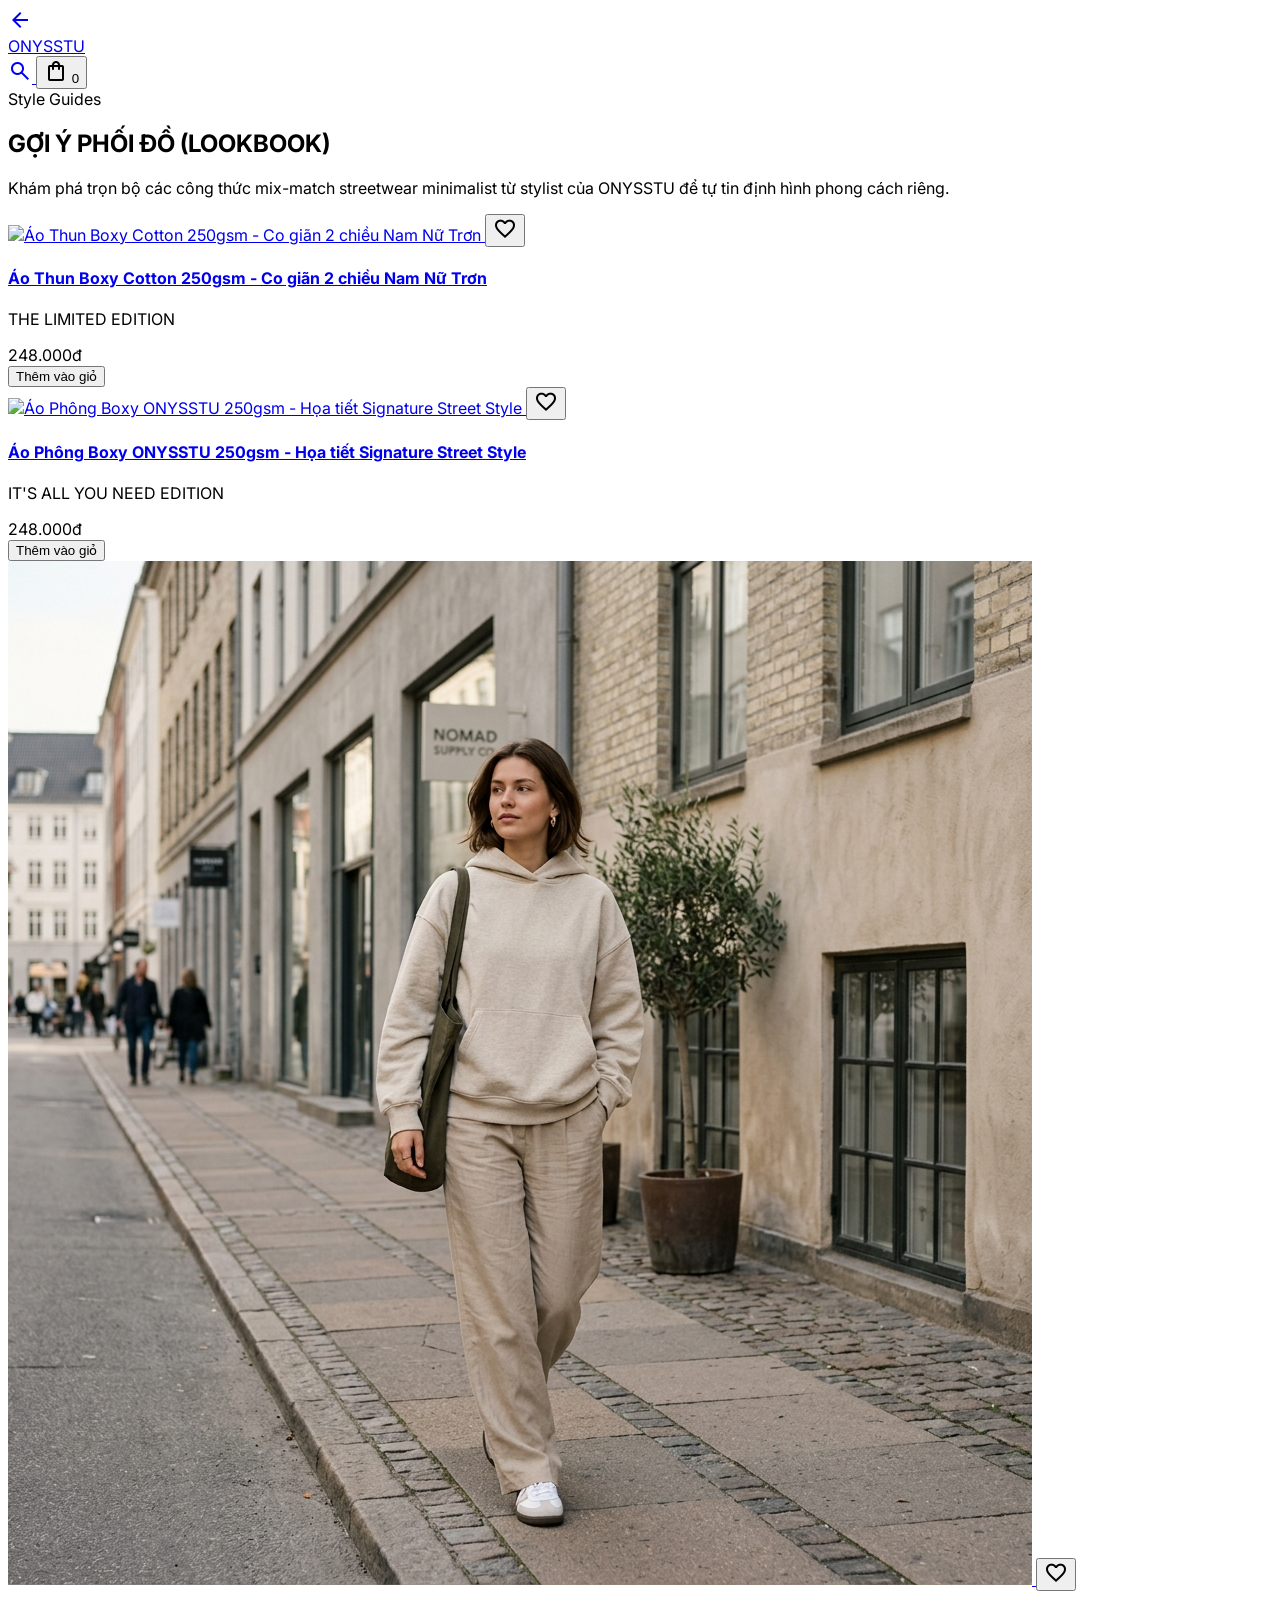
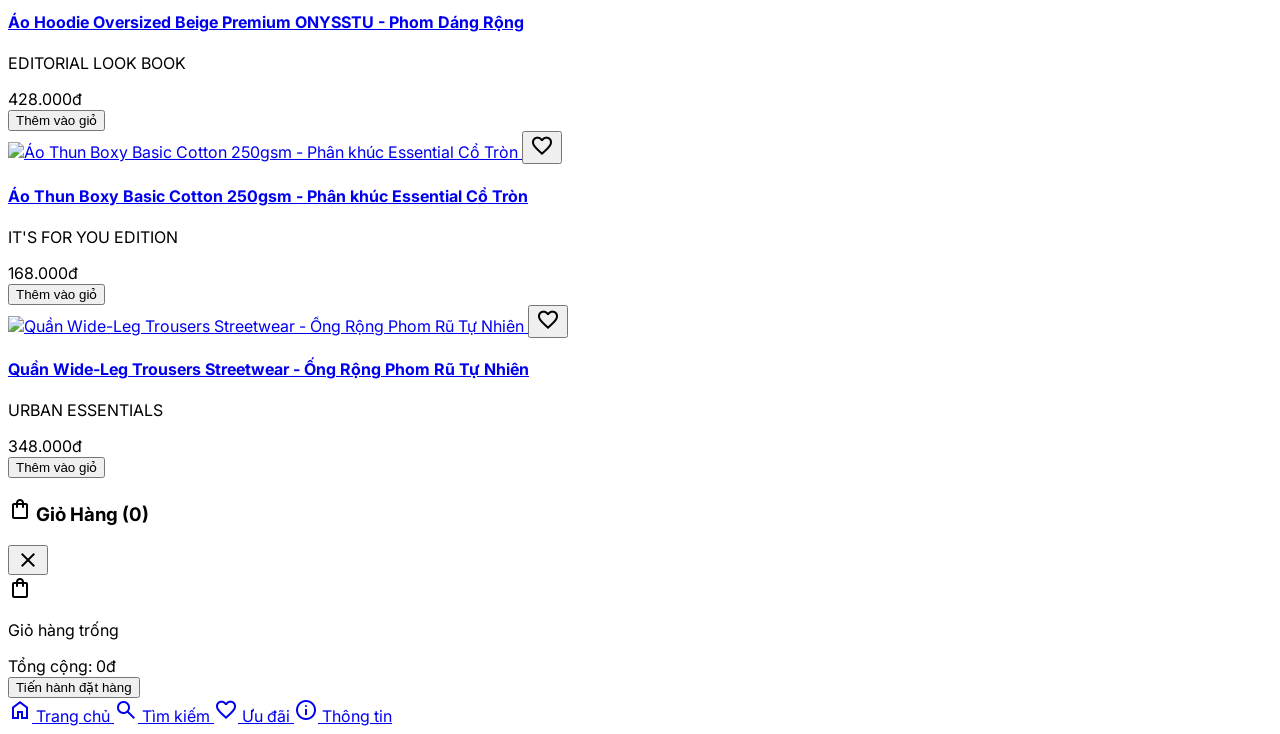
==== suggestions.html @ 66a28bda "update" ====
<!DOCTYPE html>
<html class="light" lang="vi">
<head>
  <meta charset="utf-8">
  <meta content="width=device-width, initial-scale=1.0" name="viewport">
  <title>Tất cả gợi ý - ONYSSTU</title>
  
  <!-- Tailwind CSS & Google Fonts -->
  <script src="https://cdn.tailwindcss.com?plugins=forms,container-queries"></script>
  <link href="https://fonts.googleapis.com/css2?family=Inter:wght@300;400;500;600;700&display=swap" rel="stylesheet">
  <link href="https://fonts.googleapis.com/css2?family=Material+Symbols+Outlined:opsz,wght,FILL,GRAD@20..48,100..700,0..1,-50..200" rel="stylesheet">
  
  <!-- Custom Styling -->
  <link rel="stylesheet" href="./assets/css/style.css">
  
  <script id="tailwind-config">
    tailwind.config = {
      darkMode: "class",
      theme: {
        extend: {
          colors: {
            "primary": "#000000",
            "on-primary": "#ffffff",
            "secondary": "#5e604d",
            "background": "#f9f9f9",
            "surface": "#f9f9f9",
            "surface-bright": "#f9f9f9",
            "surface-container-lowest": "#ffffff",
            "surface-container-low": "#f3f3f3",
            "surface-container": "#eeeeee",
            "surface-container-high": "#e8e8e8",
            "surface-container-highest": "#e2e2e2",
            "on-surface": "#1b1b1b",
            "on-surface-variant": "#4c4546",
            "outline": "#7e7576",
            "outline-variant": "#cfc4c5",
            "secondary-container": "#e1e1c9",
            "on-secondary-container": "#636451",
            "tertiary-fixed": "#e7e3d1",
            "on-tertiary-fixed-variant": "#49473a"
          },
          borderRadius: {
            "DEFAULT": "0.125rem",
            "lg": "0.25rem",
            "xl": "0.5rem",
            "full": "9999px"
          },
          spacing: {
            "sm": "16px",
            "base": "4px",
            "md": "24px",
            "lg": "40px",
            "container-max": "1280px",
            "xl": "64px",
            "xs": "8px"
          }
        }
      }
    }
  </script>
</head>
<body class="bg-surface text-on-surface select-none pb-24 md:pb-12">

  <!-- Top Navigation Bar -->
  <nav class="fixed top-0 left-0 w-full z-40 bg-surface/90 backdrop-blur-md flex justify-between items-center px-sm h-16 border-b border-outline-variant">
    <div class="flex items-center gap-4">
      <a href="./index.html" class="transition-all duration-200 active:scale-95 hover:opacity-70 flex items-center">
        <span class="material-symbols-outlined text-primary">arrow_back</span>
      </a>
    </div>
    <div class="absolute left-1/2 -translate-x-1/2">
      <a href="./index.html" class="font-bold tracking-widest text-primary text-xl uppercase">ONYSSTU</a>
    </div>
    <div class="flex items-center gap-4 relative">
      <a href="./categories.html?search=true" class="hover:opacity-75">
        <span class="material-symbols-outlined text-primary">search</span>
      </a>
      <button class="cart-trigger relative transition-all duration-200 active:scale-95 hover:opacity-70">
        <span class="material-symbols-outlined text-primary">shopping_bag</span>
        <span class="cart-count absolute -top-1.5 -right-1.5 bg-primary text-on-primary text-[9px] w-4.5 h-4.5 rounded-full flex items-center justify-center font-bold hidden">0</span>
      </button>
    </div>
  </nav>

  <!-- Main Content -->
  <main class="pt-24 pb-24 max-w-container-max mx-auto px-sm md:px-lg">
    
    <!-- Title Section -->
    <section class="mb-xl text-center fade-in">
      <span class="text-[10px] uppercase font-bold text-on-surface-variant tracking-widest block mb-base">Style Guides</span>
      <h2 class="text-2xl md:text-4xl font-extrabold uppercase tracking-tight text-primary">GỢI Ý PHỐI ĐỒ (LOOKBOOK)</h2>
      <p class="text-xs text-on-surface-variant mt-sm max-w-md mx-auto font-light leading-relaxed">
        Khám phá trọn bộ các công thức mix-match streetwear minimalist từ stylist của ONYSSTU để tự tin định hình phong cách riêng.
      </p>
    </section>

    <!-- Product Suggestions Grid -->
    <section class="mb-xl">
      <div id="suggestions-grid" class="grid grid-cols-2 md:grid-cols-3 lg:grid-cols-4 gap-md">
        <!-- Rendered dynamically by script -->
      </div>
    </section>

  </main>

  <!-- Side Shopping Cart Drawer -->
  <div id="cart-drawer-overlay" class="fixed inset-0 bg-black/40 z-50 opacity-0 pointer-events-none transition-opacity duration-300"></div>
  <div id="cart-drawer" class="fixed top-0 right-0 h-full w-full sm:w-[450px] bg-white z-50 shadow-2xl translate-x-full transition-transform duration-300 flex flex-col">
    <div class="flex justify-between items-center px-md py-sm border-b border-outline-variant">
      <h3 class="font-bold uppercase tracking-wider text-sm flex items-center gap-xs">
        <span class="material-symbols-outlined">shopping_bag</span>
        Giỏ Hàng (<span class="cart-count">0</span>)
      </h3>
      <button id="close-cart-btn" class="material-symbols-outlined text-primary text-xl active:scale-95 hover:opacity-75">close</button>
    </div>
    <!-- Cart Items list -->
    <div id="cart-drawer-list" class="flex-1 overflow-y-auto px-md py-sm">
      <!-- Items dynamically populated -->
    </div>
    <!-- Cart Bottom summary -->
    <div class="border-t border-outline-variant p-md bg-surface-container-low space-y-md">
      <div class="flex justify-between items-center text-sm">
        <span class="font-medium tracking-wide uppercase">Tổng cộng:</span>
        <span class="cart-subtotal font-bold text-lg">0đ</span>
      </div>
      <button onclick="showToast('Cảm ơn bạn đã đặt hàng! Hóa đơn đã được lưu.')" class="w-full py-3 bg-primary text-on-primary text-xs font-bold uppercase tracking-widest hover:bg-neutral-800 transition-all active:scale-95">Tiến hành đặt hàng</button>
    </div>
  </div>

  <!-- Bottom Mobile Navigation Bar -->
  <nav class="fixed bottom-0 left-0 w-full h-[64px] bg-surface/95 backdrop-blur-md border-t border-outline-variant flex justify-around items-center z-40 md:hidden">
    <a href="./index.html" class="flex flex-col items-center justify-center text-on-surface-variant opacity-75">
      <span class="material-symbols-outlined">home</span>
      <span class="text-[9px] font-bold uppercase tracking-tighter mt-1">Trang chủ</span>
    </a>
    <a href="./categories.html" class="flex flex-col items-center justify-center text-on-surface-variant opacity-75">
      <span class="material-symbols-outlined">search</span>
      <span class="text-[9px] font-bold uppercase tracking-tighter mt-1">Tìm kiếm</span>
    </a>
    <a href="./offers.html" class="flex flex-col items-center justify-center text-on-surface-variant opacity-75">
      <span class="material-symbols-outlined">favorite</span>
      <span class="text-[9px] font-bold uppercase tracking-tighter mt-1">Ưu đãi</span>
    </a>
    <a href="./info.html" class="flex flex-col items-center justify-center text-on-surface-variant opacity-75">
      <span class="material-symbols-outlined">info</span>
      <span class="text-[9px] font-bold uppercase tracking-tighter mt-1">Thông tin</span>
    </a>
  </nav>

  <!-- Core Javascript -->
  <script src="./assets/js/main.js"></script>

  <!-- Suggestion grid populate logic -->
  <script>
    function renderSuggestions() {
      const grid = document.getElementById('suggestions-grid');
      // Render all items from product registry as recommendations
      grid.innerHTML = PRODUCTS.map(product => {
        return `
          <article class="group relative flex flex-col">
            <div class="relative overflow-hidden bg-white aspect-square img-zoom-container border border-outline-variant">
              <a href="./product.html?id=${product.id}">
                <img alt="${product.name}" class="w-full h-full object-cover" src="${product.image}">
              </a>
              <button onclick="toggleFavorite('${product.id}'); updateFavoritesUI();" data-product-id="${product.id}" class="fav-btn absolute bottom-3 right-3 w-8 h-8 rounded-full bg-white/80 backdrop-blur-sm flex items-center justify-center text-primary shadow active:scale-90 hover:bg-white transition-all">
                <span class="material-symbols-outlined text-base">favorite</span>
              </button>
            </div>
            <div class="mt-md flex justify-between items-start flex-1">
              <div class="max-w-[70%]">
                <h4 class="text-sm font-semibold tracking-tight text-on-surface hover:underline truncate">
                  <a href="./product.html?id=${product.id}">${product.name}</a>
                </h4>
                <p class="text-[10px] text-on-surface-variant tracking-widest mt-1">${product.edition}</p>
              </div>
              <span class="font-bold text-sm">${formatVND(product.price)}</span>
            </div>
            <button onclick="addToCart('${product.id}')" class="mt-sm w-full py-2 bg-primary text-on-primary text-xs uppercase tracking-widest font-bold hover:bg-neutral-800 transition-all active:scale-95">Thêm vào giỏ</button>
          </article>
        `;
      }).join('');
      
      updateFavoritesUI();
    }

    window.addEventListener('DOMContentLoaded', renderSuggestions);
  </script>

</body>
</html>
---- assets/css/style.css ----
/* Base Custom Transitions & Aesthetics */
:root {
  --font-inter: 'Inter', sans-serif;
}

body {
  font-family: var(--font-inter);
  -webkit-font-smoothing: antialiased;
  -moz-osx-font-smoothing: grayscale;
}

/* Custom Hide Scrollbar Utilities */
::-webkit-scrollbar {
  display: none;
}
.no-scrollbar {
  -ms-overflow-style: none;
  scrollbar-width: none;
}

/* Micro-animations */
.fade-in {
  animation: fadeIn 0.8s cubic-bezier(0.16, 1, 0.3, 1) forwards;
}

@keyframes fadeIn {
  from {
    opacity: 0;
    transform: translateY(16px);
  }
  to {
    opacity: 1;
    transform: translateY(0);
  }
}

.slide-up {
  animation: slideUp 0.6s cubic-bezier(0.16, 1, 0.3, 1) forwards;
}

@keyframes slideUp {
  from {
    transform: translateY(100%);
  }
  to {
    transform: translateY(0);
  }
}

/* Glassmorphism elements */
.glass-panel {
  background: rgba(255, 255, 255, 0.85);
  backdrop-filter: blur(8px);
  -webkit-backdrop-filter: blur(8px);
}

.dark .glass-panel {
  background: rgba(27, 27, 27, 0.85);
  backdrop-filter: blur(8px);
  -webkit-backdrop-filter: blur(8px);
}

/* Horizontal line draw transition */
.draw-line {
  position: relative;
}
.draw-line::after {
  content: '';
  position: absolute;
  bottom: 0;
  left: 0;
  width: 100%;
  height: 1px;
  background-color: currentColor;
  transform: scaleX(0);
  transform-origin: right;
  transition: transform 0.3s ease;
}
.draw-line:hover::after {
  transform: scaleX(1);
  transform-origin: left;
}

/* Active tab style */
.active-tab {
  font-variation-settings: 'FILL' 1, 'wght' 400;
  color: #000000 !important;
}

.dark .active-tab {
  color: #ffffff !important;
}

/* Category Circle Active State */
.active-cat-circle {
  border: 2px solid #000000;
  transform: scale(1.05);
}

/* Image zoom styling */
.img-zoom-container {
  overflow: hidden;
  position: relative;
}

.img-zoom-container img {
  transition: transform 0.8s cubic-bezier(0.16, 1, 0.3, 1);
}

.img-zoom-container:hover img {
  transform: scale(1.05);
}
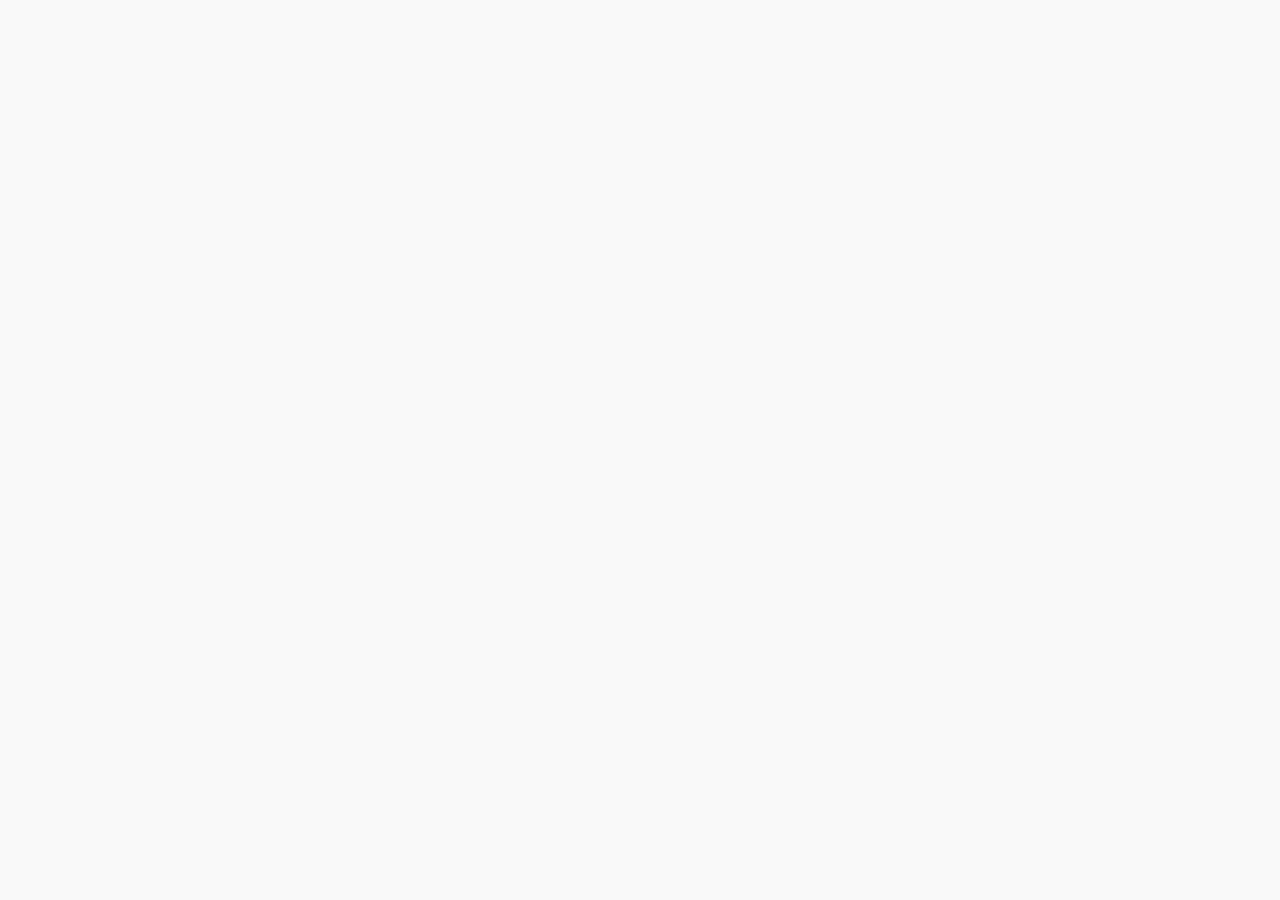
==== commit 4492c387: "update" ====
--- a/suggestions.html
+++ b/suggestions.html
@@ -1,190 +1,137 @@
-<!DOCTYPE html>
-<html class="light" lang="vi">
-<head>
-  <meta charset="utf-8">
-  <meta content="width=device-width, initial-scale=1.0" name="viewport">
-  <title>Tất cả gợi ý - ONYSSTU</title>
-  
-  <!-- Tailwind CSS & Google Fonts -->
-  <script src="https://cdn.tailwindcss.com?plugins=forms,container-queries"></script>
-  <link href="https://fonts.googleapis.com/css2?family=Inter:wght@300;400;500;600;700&display=swap" rel="stylesheet">
-  <link href="https://fonts.googleapis.com/css2?family=Material+Symbols+Outlined:opsz,wght,FILL,GRAD@20..48,100..700,0..1,-50..200" rel="stylesheet">
-  
-  <!-- Custom Styling -->
-  <link rel="stylesheet" href="./assets/css/style.css">
-  
-  <script id="tailwind-config">
-    tailwind.config = {
-      darkMode: "class",
-      theme: {
-        extend: {
-          colors: {
-            "primary": "#000000",
-            "on-primary": "#ffffff",
-            "secondary": "#5e604d",
-            "background": "#f9f9f9",
-            "surface": "#f9f9f9",
-            "surface-bright": "#f9f9f9",
-            "surface-container-lowest": "#ffffff",
-            "surface-container-low": "#f3f3f3",
-            "surface-container": "#eeeeee",
-            "surface-container-high": "#e8e8e8",
-            "surface-container-highest": "#e2e2e2",
-            "on-surface": "#1b1b1b",
-            "on-surface-variant": "#4c4546",
-            "outline": "#7e7576",
-            "outline-variant": "#cfc4c5",
-            "secondary-container": "#e1e1c9",
-            "on-secondary-container": "#636451",
-            "tertiary-fixed": "#e7e3d1",
-            "on-tertiary-fixed-variant": "#49473a"
-          },
-          borderRadius: {
-            "DEFAULT": "0.125rem",
-            "lg": "0.25rem",
-            "xl": "0.5rem",
-            "full": "9999px"
-          },
-          spacing: {
-            "sm": "16px",
-            "base": "4px",
-            "md": "24px",
-            "lg": "40px",
-            "container-max": "1280px",
-            "xl": "64px",
-            "xs": "8px"
-          }
+<!-- Tất cả gợi ý - ONYSSTU -->
+<!DOCTYPE html><html class="light" lang="vi"><head>
+<meta charset="utf-8">
+<meta content="width=device-width, initial-scale=1.0" name="viewport">
+<title>Tất cả gợi ý - ONYSSTU</title>
+<script src="https://cdn.tailwindcss.com?plugins=forms,container-queries"></script>
+<link href="https://fonts.googleapis.com/css2?family=Material+Symbols+Outlined:wght,FILL@100..700,0..1&amp;display=swap" rel="stylesheet">
+<link href="https://fonts.googleapis.com/css2?family=Inter:wght@400;500;600;700&amp;display=swap" rel="stylesheet">
+<link href="https://fonts.googleapis.com/css2?family=Material+Symbols+Outlined:wght,FILL@100..700,0..1&amp;display=swap" rel="stylesheet">
+<script id="tailwind-config">
+        tailwind.config = {
+            darkMode: "class",
+            theme: {
+                extend: {
+                    "colors": {
+                        "primary-container": "#1b1b1b",
+                        "on-surface": "#1b1b1b",
+                        "surface-container-low": "#f3f3f3",
+                        "on-secondary-container": "#636451",
+                        "on-error-container": "#93000a",
+                        "surface-container-lowest": "#ffffff",
+                        "on-tertiary": "#ffffff",
+                        "tertiary": "#000000",
+                        "error": "#ba1a1a",
+                        "on-surface-variant": "#4c4546",
+                        "on-primary-container": "#848484",
+                        "background": "#f9f9f9",
+                        "outline": "#7e7576",
+                        "on-secondary": "#ffffff",
+                        "on-primary-fixed": "#1b1b1b",
+                        "surface-tint": "#5e5e5e",
+                        "surface-container": "#eeeeee",
+                        "on-secondary-fixed-variant": "#474836",
+                        "error-container": "#ffdad6",
+                        "secondary": "#5e604d",
+                        "inverse-surface": "#303030",
+                        "outline-variant": "#cfc4c5",
+                        "secondary-fixed-dim": "#c8c8b0",
+                        "primary-fixed": "#e2e2e2",
+                        "secondary-fixed": "#e4e4cc",
+                        "on-primary": "#ffffff",
+                        "surface-bright": "#f9f9f9",
+                        "surface-variant": "#e2e2e2",
+                        "on-tertiary-fixed": "#1d1c11",
+                        "on-error": "#ffffff",
+                        "secondary-container": "#e1e1c9",
+                        "on-tertiary-container": "#878475",
+                        "inverse-primary": "#c6c6c6",
+                        "tertiary-fixed": "#e7e3d1",
+                        "primary-fixed-dim": "#c6c6c6",
+                        "surface-container-high": "#e8e8e8",
+                        "tertiary-container": "#1d1c11",
+                        "surface-dim": "#dadada",
+                        "tertiary-fixed-dim": "#cbc7b6",
+                        "primary": "#000000",
+                        "on-primary-fixed-variant": "#474747",
+                        "on-secondary-fixed": "#1b1d0e",
+                        "surface": "#f9f9f9",
+                        "on-background": "#1b1b1b",
+                        "inverse-on-surface": "#f1f1f1",
+                        "surface-container-highest": "#e2e2e2",
+                        "on-tertiary-fixed-variant": "#49473a"
+                    },
+                    "borderRadius": {
+                        "DEFAULT": "0.125rem",
+                        "lg": "0.25rem",
+                        "xl": "0.5rem",
+                        "full": "0.75rem"
+                    },
+                    "spacing": {
+                        "xs": "8px",
+                        "lg": "40px",
+                        "container-max": "1280px",
+                        "md": "24px",
+                        "sm": "16px",
+                        "gutter": "20px",
+                        "xl": "64px",
+                        "base": "4px"
+                    },
+                    "fontFamily": {
+                        "price-tag": ["Inter"],
+                        "display-lg": ["Inter"],
+                        "display-lg-mobile": ["Inter"],
+                        "label-sm": ["Inter"],
+                        "body-md": ["Inter"],
+                        "headline-md": ["Inter"],
+                        "body-lg": ["Inter"]
+                    },
+                    "fontSize": {
+                        "price-tag": ["20px", {"lineHeight": "24px", "letterSpacing": "0", "fontWeight": "500"}],
+                        "display-lg": ["48px", {"lineHeight": "56px", "letterSpacing": "-0.02em", "fontWeight": "700"}],
+                        "display-lg-mobile": ["32px", {"lineHeight": "40px", "letterSpacing": "-0.02em", "fontWeight": "700"}],
+                        "label-sm": ["12px", {"lineHeight": "16px", "letterSpacing": "0.05em", "fontWeight": "600"}],
+                        "body-md": ["16px", {"lineHeight": "24px", "letterSpacing": "0", "fontWeight": "400"}],
+                        "headline-md": ["24px", {"lineHeight": "32px", "letterSpacing": "-0.01em", "fontWeight": "600"}],
+                        "body-lg": ["18px", {"lineHeight": "28px", "letterSpacing": "0", "fontWeight": "400"}]
+                    }
+                },
+            },
         }
-      }
+    </script>
+<style>
+        .material-symbols-outlined {
+            font-variation-settings: 'FILL' 0, 'wght' 400, 'GRAD' 0, 'opsz' 24;
+        }
+        body {
+            background-color: #f9f9f9;
+        }
+        .product-grid {
+            display: grid;
+            grid-template-columns: repeat(2, 1fr);
+            gap: 20px;
+        }
+        @media (min-width: 768px) {
+            .product-grid {
+                grid-template-columns: repeat(3, 1fr);
+            }
+        }
+        @media (min-width: 1024px) {
+            .product-grid {
+                grid-template-columns: repeat(4, 1fr);
+            }
+        }
+    </style>
+<style data-stitch-css-vh="
+    body {
+      min-height: max(884px, 100dvh);
     }
-  </script>
-</head>
-<body class="bg-surface text-on-surface select-none pb-24 md:pb-12">
+  ">
+    body {
+      min-height: max(884px, 884px);
+    }
+  </style>
+  <style>*, ::before, ::after{--tw-border-spacing-x:0;--tw-border-spacing-y:0;--tw-translate-x:0;--tw-translate-y:0;--tw-rotate:0;--tw-skew-x:0;--tw-skew-y:0;--tw-scale-x:1;--tw-scale-y:1;--tw-pan-x: ;--tw-pan-y: ;--tw-pinch-zoom: ;--tw-scroll-snap-strictness:proximity;--tw-gradient-from-position: ;--tw-gradient-via-position: ;--tw-gradient-to-position: ;--tw-ordinal: ;--tw-slashed-zero: ;--tw-numeric-figure: ;--tw-numeric-spacing: ;--tw-numeric-fraction: ;--tw-ring-inset: ;--tw-ring-offset-width:0px;--tw-ring-offset-color:#fff;--tw-ring-color:rgb(59 130 246 / 0.5);--tw-ring-offset-shadow:0 0 #0000;--tw-ring-shadow:0 0 #0000;--tw-shadow:0 0 #0000;--tw-shadow-colored:0 0 #0000;--tw-blur: ;--tw-brightness: ;--tw-contrast: ;--tw-grayscale: ;--tw-hue-rotate: ;--tw-invert: ;--tw-saturate: ;--tw-sepia: ;--tw-drop-shadow: ;--tw-backdrop-blur: ;--tw-backdrop-brightness: ;--tw-backdrop-contrast: ;--tw-backdrop-grayscale: ;--tw-backdrop-hue-rotate: ;--tw-backdrop-invert: ;--tw-backdrop-opacity: ;--tw-backdrop-saturate: ;--tw-backdrop-sepia: ;--tw-contain-size: ;--tw-contain-layout: ;--tw-contain-paint: ;--tw-contain-style: }::backdrop{--tw-border-spacing-x:0;--tw-border-spacing-y:0;--tw-translate-x:0;--tw-translate-y:0;--tw-rotate:0;--tw-skew-x:0;--tw-skew-y:0;--tw-scale-x:1;--tw-scale-y:1;--tw-pan-x: ;--tw-pan-y: ;--tw-pinch-zoom: ;--tw-scroll-snap-strictness:proximity;--tw-gradient-from-position: ;--tw-gradient-via-position: ;--tw-gradient-to-position: ;--tw-ordinal: ;--tw-slashed-zero: ;--tw-numeric-figure: ;--tw-numeric-spacing: ;--tw-numeric-fraction: ;--tw-ring-inset: ;--tw-ring-offset-width:0px;--tw-ring-offset-color:#fff;--tw-ring-color:rgb(59 130 246 / 0.5);--tw-ring-offset-shadow:0 0 #0000;--tw-ring-shadow:0 0 #0000;--tw-shadow:0 0 #0000;--tw-shadow-colored:0 0 #0000;--tw-blur: ;--tw-brightness: ;--tw-contrast: ;--tw-grayscale: ;--tw-hue-rotate: ;--tw-invert: ;--tw-saturate: ;--tw-sepia: ;--tw-drop-shadow: ;--tw-backdrop-blur: ;--tw-backdrop-brightness: ;--tw-backdrop-contrast: ;--tw-backdrop-grayscale: ;--tw-backdrop-hue-rotate: ;--tw-backdrop-invert: ;--tw-backdrop-opacity: ;--tw-backdrop-saturate: ;--tw-backdrop-sepia: ;--tw-contain-size: ;--tw-contain-layout: ;--tw-contain-paint: ;--tw-contain-style: }/* ! tailwindcss v3.4.17 | MIT License | https://tailwindcss.com */*,::after,::before{box-sizing:border-box;border-width:0;border-style:solid;border-color:#e5e7eb}::after,::before{--tw-content:''}:host,html{line-height:1.5;-webkit-text-size-adjust:100%;-moz-tab-size:4;tab-size:4;font-family:ui-sans-serif, system-ui, sans-serif, "Apple Color Emoji", "Segoe UI Emoji", "Segoe UI Symbol", "Noto Color Emoji";font-feature-settings:normal;font-variation-settings:normal;-webkit-tap-highlight-color:transparent}body{margin:0;line-height:inherit}hr{height:0;color:inherit;border-top-width:1px}abbr:where([title]){-webkit-text-decoration:underline dotted;text-decoration:underline dotted}h1,h2,h3,h4,h5,h6{font-size:inherit;font-weight:inherit}a{color:inherit;text-decoration:inherit}b,strong{font-weight:bolder}code,kbd,pre,samp{font-family:ui-monospace, SFMono-Regular, Menlo, Monaco, Consolas, "Liberation Mono", "Courier New", monospace;font-feature-settings:normal;font-variation-settings:normal;font-size:1em}small{font-size:80%}sub,sup{font-size:75%;line-height:0;position:relative;vertical-align:baseline}sub{bottom:-.25em}sup{top:-.5em}table{text-indent:0;border-color:inherit;border-collapse:collapse}button,input,optgroup,select,textarea{font-family:inherit;font-feature-settings:inherit;font-variation-settings:inherit;font-size:100%;font-weight:inherit;line-height:inherit;letter-spacing:inherit;color:inherit;margin:0;padding:0}button,select{text-transform:none}button,input:where([type=button]),input:where([type=reset]),input:where([type=submit]){-webkit-appearance:button;background-color:transparent;background-image:none}:-moz-focusring{outline:auto}:-moz-ui-invalid{box-shadow:none}progress{vertical-align:baseline}::-webkit-inner-spin-button,::-webkit-outer-spin-button{height:auto}[type=search]{-webkit-appearance:textfield;outline-offset:-2px}::-webkit-search-decoration{-webkit-appearance:none}::-webkit-file-upload-button{-webkit-appearance:button;font:inherit}summary{display:list-item}blockquote,dd,dl,figure,h1,h2,h3,h4,h5,h6,hr,p,pre{margin:0}fieldset{margin:0;padding:0}legend{padding:0}menu,ol,ul{list-style:none;margin:0;padding:0}dialog{padding:0}textarea{resize:vertical}input::placeholder,textarea::placeholder{opacity:1;color:#9ca3af}[role=button],button{cursor:pointer}:disabled{cursor:default}audio,canvas,embed,iframe,img,object,svg,video{display:block;vertical-align:middle}img,video{max-width:100%;height:auto}[hidden]:where(:not([hidden=until-found])){display:none}[type='text'],input:where(:not([type])),[type='email'],[type='url'],[type='password'],[type='number'],[type='date'],[type='datetime-local'],[type='month'],[type='search'],[type='tel'],[type='time'],[type='week'],[multiple],textarea,select{-webkit-appearance:none;appearance:none;background-color:#fff;border-color:#6b7280;border-width:1px;border-radius:0px;padding-top:0.5rem;padding-right:0.75rem;padding-bottom:0.5rem;padding-left:0.75rem;font-size:1rem;line-height:1.5rem;--tw-shadow:0 0 #0000;}[type='text']:focus, input:where(:not([type])):focus, [type='email']:focus, [type='url']:focus, [type='password']:focus, [type='number']:focus, [type='date']:focus, [type='datetime-local']:focus, [type='month']:focus, [type='search']:focus, [type='tel']:focus, [type='time']:focus, [type='week']:focus, [multiple]:focus, textarea:focus, select:focus{outline:2px solid transparent;outline-offset:2px;--tw-ring-inset:var(--tw-empty,/*!*/ /*!*/);--tw-ring-offset-width:0px;--tw-ring-offset-color:#fff;--tw-ring-color:#2563eb;--tw-ring-offset-shadow:var(--tw-ring-inset) 0 0 0 var(--tw-ring-offset-width) var(--tw-ring-offset-color);--tw-ring-shadow:var(--tw-ring-inset) 0 0 0 calc(1px + var(--tw-ring-offset-width)) var(--tw-ring-color);box-shadow:var(--tw-ring-offset-shadow), var(--tw-ring-shadow), var(--tw-shadow);border-color:#2563eb}input::placeholder,textarea::placeholder{color:#6b7280;opacity:1}::-webkit-datetime-edit-fields-wrapper{padding:0}::-webkit-date-and-time-value{min-height:1.5em;text-align:inherit}::-webkit-datetime-edit{display:inline-flex}::-webkit-datetime-edit,::-webkit-datetime-edit-year-field,::-webkit-datetime-edit-month-field,::-webkit-datetime-edit-day-field,::-webkit-datetime-edit-hour-field,::-webkit-datetime-edit-minute-field,::-webkit-datetime-edit-second-field,::-webkit-datetime-edit-millisecond-field,::-webkit-datetime-edit-meridiem-field{padding-top:0;padding-bottom:0}select{background-image:url("data:image/svg+xml,%3csvg xmlns='http://www.w3.org/2000/svg' fill='none' viewBox='0 0 20 20'%3e%3cpath stroke='%236b7280' stroke-linecap='round' stroke-linejoin='round' stroke-width='1.5' d='M6 8l4 4 4-4'/%3e%3c/svg%3e");background-position:right 0.5rem center;background-repeat:no-repeat;background-size:1.5em 1.5em;padding-right:2.5rem;print-color-adjust:exact}[multiple],[size]:where(select:not([size="1"])){background-image:initial;background-position:initial;background-repeat:unset;background-size:initial;padding-right:0.75rem;print-color-adjust:unset}[type='checkbox'],[type='radio']{-webkit-appearance:none;appearance:none;padding:0;print-color-adjust:exact;display:inline-block;vertical-align:middle;background-origin:border-box;-webkit-user-select:none;user-select:none;flex-shrink:0;height:1rem;width:1rem;color:#2563eb;background-color:#fff;border-color:#6b7280;border-width:1px;--tw-shadow:0 0 #0000}[type='checkbox']{border-radius:0px}[type='radio']{border-radius:100%}[type='checkbox']:focus,[type='radio']:focus{outline:2px solid transparent;outline-offset:2px;--tw-ring-inset:var(--tw-empty,/*!*/ /*!*/);--tw-ring-offset-width:2px;--tw-ring-offset-color:#fff;--tw-ring-color:#2563eb;--tw-ring-offset-shadow:var(--tw-ring-inset) 0 0 0 var(--tw-ring-offset-width) var(--tw-ring-offset-color);--tw-ring-shadow:var(--tw-ring-inset) 0 0 0 calc(2px + var(--tw-ring-offset-width)) var(--tw-ring-color);box-shadow:var(--tw-ring-offset-shadow), var(--tw-ring-shadow), var(--tw-shadow)}[type='checkbox']:checked,[type='radio']:checked{border-color:transparent;background-color:currentColor;background-size:100% 100%;background-position:center;background-repeat:no-repeat}[type='checkbox']:checked{background-image:url("data:image/svg+xml,%3csvg viewBox='0 0 16 16' fill='white' xmlns='http://www.w3.org/2000/svg'%3e%3cpath d='M12.207 4.793a1 1 0 010 1.414l-5 5a1 1 0 01-1.414 0l-2-2a1 1 0 011.414-1.414L6.5 9.086l4.293-4.293a1 1 0 011.414 0z'/%3e%3c/svg%3e");}@media (forced-colors: active) {[type='checkbox']:checked{-webkit-appearance:auto;appearance:auto}}[type='radio']:checked{background-image:url("data:image/svg+xml,%3csvg viewBox='0 0 16 16' fill='white' xmlns='http://www.w3.org/2000/svg'%3e%3ccircle cx='8' cy='8' r='3'/%3e%3c/svg%3e");}@media (forced-colors: active) {[type='radio']:checked{-webkit-appearance:auto;appearance:auto}}[type='checkbox']:checked:hover,[type='checkbox']:checked:focus,[type='radio']:checked:hover,[type='radio']:checked:focus{border-color:transparent;background-color:currentColor}[type='checkbox']:indeterminate{background-image:url("data:image/svg+xml,%3csvg xmlns='http://www.w3.org/2000/svg' fill='none' viewBox='0 0 16 16'%3e%3cpath stroke='white' stroke-linecap='round' stroke-linejoin='round' stroke-width='2' d='M4 8h8'/%3e%3c/svg%3e");border-color:transparent;background-color:currentColor;background-size:100% 100%;background-position:center;background-repeat:no-repeat;}@media (forced-colors: active) {[type='checkbox']:indeterminate{-webkit-appearance:auto;appearance:auto}}[type='checkbox']:indeterminate:hover,[type='checkbox']:indeterminate:focus{border-color:transparent;background-color:currentColor}[type='file']{background:unset;border-color:inherit;border-width:0;border-radius:0;padding:0;font-size:unset;line-height:inherit}[type='file']:focus{outline:1px solid ButtonText;outline:1px auto -webkit-focus-ring-color}.fixed{position:fixed}.sticky{position:sticky}.top-0{top:0px}.bottom-0{bottom:0px}.bottom-lg{bottom:40px}.right-lg{right:40px}.z-50{z-index:50}.z-40{z-index:40}.mx-auto{margin-left:auto;margin-right:auto}.mb-1{margin-bottom:0.25rem}.mb-sm{margin-bottom:16px}.mb-xs{margin-bottom:8px}.line-clamp-2{overflow:hidden;display:-webkit-box;-webkit-box-orient:vertical;-webkit-line-clamp:2}.block{display:block}.flex{display:flex}.hidden{display:none}.aspect-\[3\/4\]{aspect-ratio:3/4}.h-16{height:4rem}.h-full{height:100%}.w-full{width:100%}.max-w-2xl{max-width:42rem}.max-w-container-max{max-width:1280px}.scale-95{--tw-scale-x:.95;--tw-scale-y:.95;transform:translate(var(--tw-translate-x), var(--tw-translate-y)) rotate(var(--tw-rotate)) skewX(var(--tw-skew-x)) skewY(var(--tw-skew-y)) scaleX(var(--tw-scale-x)) scaleY(var(--tw-scale-y))}.flex-col{flex-direction:column}.items-center{align-items:center}.justify-center{justify-content:center}.justify-between{justify-content:space-between}.justify-around{justify-content:space-around}.gap-sm{gap:16px}.gap-xs{gap:8px}.overflow-hidden{overflow:hidden}.rounded-full{border-radius:0.75rem}.border-t{border-top-width:1px}.border-outline-variant{--tw-border-opacity:1;border-color:rgb(207 196 197 / var(--tw-border-opacity, 1))}.bg-surface{--tw-bg-opacity:1;background-color:rgb(249 249 249 / var(--tw-bg-opacity, 1))}.bg-primary{--tw-bg-opacity:1;background-color:rgb(0 0 0 / var(--tw-bg-opacity, 1))}.bg-surface-container{--tw-bg-opacity:1;background-color:rgb(238 238 238 / var(--tw-bg-opacity, 1))}.bg-surface-variant{--tw-bg-opacity:1;background-color:rgb(226 226 226 / var(--tw-bg-opacity, 1))}.object-cover{object-fit:cover}.p-xs{padding:8px}.px-sm{padding-left:16px;padding-right:16px}.px-base{padding-left:4px;padding-right:4px}.px-lg{padding-left:40px;padding-right:40px}.px-xs{padding-left:8px;padding-right:8px}.py-1{padding-top:0.25rem;padding-bottom:0.25rem}.py-sm{padding-top:16px;padding-bottom:16px}.py-xl{padding-top:64px;padding-bottom:64px}.py-xs{padding-top:8px;padding-bottom:8px}.pb-xl{padding-bottom:64px}.font-body-md{font-family:Inter}.font-body-lg{font-family:Inter}.font-display-lg-mobile{font-family:Inter}.font-headline-md{font-family:Inter}.font-label-sm{font-family:Inter}.font-price-tag{font-family:Inter}.text-body-lg{font-size:18px;line-height:28px;letter-spacing:0;font-weight:400}.text-body-md{font-size:16px;line-height:24px;letter-spacing:0;font-weight:400}.text-display-lg-mobile{font-size:32px;line-height:40px;letter-spacing:-0.02em;font-weight:700}.text-headline-md{font-size:24px;line-height:32px;letter-spacing:-0.01em;font-weight:600}.text-label-sm{font-size:12px;line-height:16px;letter-spacing:0.05em;font-weight:600}.text-price-tag{font-size:20px;line-height:24px;letter-spacing:0;font-weight:500}.uppercase{text-transform:uppercase}.tracking-tight{letter-spacing:-0.025em}.tracking-tighter{letter-spacing:-0.05em}.tracking-widest{letter-spacing:0.1em}.text-on-surface{--tw-text-opacity:1;color:rgb(27 27 27 / var(--tw-text-opacity, 1))}.text-on-primary{--tw-text-opacity:1;color:rgb(255 255 255 / var(--tw-text-opacity, 1))}.text-on-surface-variant{--tw-text-opacity:1;color:rgb(76 69 70 / var(--tw-text-opacity, 1))}.text-primary{--tw-text-opacity:1;color:rgb(0 0 0 / var(--tw-text-opacity, 1))}.shadow-lg{--tw-shadow:0 10px 15px -3px rgb(0 0 0 / 0.1), 0 4px 6px -4px rgb(0 0 0 / 0.1);--tw-shadow-colored:0 10px 15px -3px var(--tw-shadow-color), 0 4px 6px -4px var(--tw-shadow-color);box-shadow:var(--tw-ring-offset-shadow, 0 0 #0000), var(--tw-ring-shadow, 0 0 #0000), var(--tw-shadow)}.transition-all{transition-property:all;transition-timing-function:cubic-bezier(0.4, 0, 0.2, 1);transition-duration:150ms}.transition-colors{transition-property:color, background-color, border-color, fill, stroke, -webkit-text-decoration-color;transition-property:color, background-color, border-color, text-decoration-color, fill, stroke;transition-property:color, background-color, border-color, text-decoration-color, fill, stroke, -webkit-text-decoration-color;transition-timing-function:cubic-bezier(0.4, 0, 0.2, 1);transition-duration:150ms}.transition-transform{transition-property:transform;transition-timing-function:cubic-bezier(0.4, 0, 0.2, 1);transition-duration:150ms}.duration-150{transition-duration:150ms}.duration-300{transition-duration:300ms}.duration-500{transition-duration:500ms}.selection\:bg-primary *::selection{--tw-bg-opacity:1;background-color:rgb(0 0 0 / var(--tw-bg-opacity, 1))}.selection\:text-white *::selection{--tw-text-opacity:1;color:rgb(255 255 255 / var(--tw-text-opacity, 1))}.selection\:bg-primary::selection{--tw-bg-opacity:1;background-color:rgb(0 0 0 / var(--tw-bg-opacity, 1))}.selection\:text-white::selection{--tw-text-opacity:1;color:rgb(255 255 255 / var(--tw-text-opacity, 1))}.hover\:bg-surface-container:hover{--tw-bg-opacity:1;background-color:rgb(238 238 238 / var(--tw-bg-opacity, 1))}.hover\:bg-surface-container-low:hover{--tw-bg-opacity:1;background-color:rgb(243 243 243 / var(--tw-bg-opacity, 1))}.hover\:bg-opacity-90:hover{--tw-bg-opacity:0.9}.hover\:text-primary:hover{--tw-text-opacity:1;color:rgb(0 0 0 / var(--tw-text-opacity, 1))}.group:hover .group-hover\:scale-105{--tw-scale-x:1.05;--tw-scale-y:1.05;transform:translate(var(--tw-translate-x), var(--tw-translate-y)) rotate(var(--tw-rotate)) skewX(var(--tw-skew-x)) skewY(var(--tw-skew-y)) scaleX(var(--tw-scale-x)) scaleY(var(--tw-scale-y))}.dark\:border-outline:is(.dark *){--tw-border-opacity:1;border-color:rgb(126 117 118 / var(--tw-border-opacity, 1))}.dark\:bg-surface:is(.dark *){--tw-bg-opacity:1;background-color:rgb(249 249 249 / var(--tw-bg-opacity, 1))}.dark\:bg-surface-container-high:is(.dark *){--tw-bg-opacity:1;background-color:rgb(232 232 232 / var(--tw-bg-opacity, 1))}.dark\:text-on-surface:is(.dark *){--tw-text-opacity:1;color:rgb(27 27 27 / var(--tw-text-opacity, 1))}.dark\:text-on-surface-variant:is(.dark *){--tw-text-opacity:1;color:rgb(76 69 70 / var(--tw-text-opacity, 1))}@media (min-width: 768px){.md\:block{display:block}.md\:hidden{display:none}.md\:px-lg{padding-left:40px;padding-right:40px}.md\:font-display-lg{font-family:Inter}.md\:text-display-lg{font-size:48px;line-height:56px;letter-spacing:-0.02em;font-weight:700}}</style><style>*, ::before, ::after{--tw-border-spacing-x:0;--tw-border-spacing-y:0;--tw-translate-x:0;--tw-translate-y:0;--tw-rotate:0;--tw-skew-x:0;--tw-skew-y:0;--tw-scale-x:1;--tw-scale-y:1;--tw-pan-x: ;--tw-pan-y: ;--tw-pinch-zoom: ;--tw-scroll-snap-strictness:proximity;--tw-gradient-from-position: ;--tw-gradient-via-position: ;--tw-gradient-to-position: ;--tw-ordinal: ;--tw-slashed-zero: ;--tw-numeric-figure: ;--tw-numeric-spacing: ;--tw-numeric-fraction: ;--tw-ring-inset: ;--tw-ring-offset-width:0px;--tw-ring-offset-color:#fff;--tw-ring-color:rgb(59 130 246 / 0.5);--tw-ring-offset-shadow:0 0 #0000;--tw-ring-shadow:0 0 #0000;--tw-shadow:0 0 #0000;--tw-shadow-colored:0 0 #0000;--tw-blur: ;--tw-brightness: ;--tw-contrast: ;--tw-grayscale: ;--tw-hue-rotate: ;--tw-invert: ;--tw-saturate: ;--tw-sepia: ;--tw-drop-shadow: ;--tw-backdrop-blur: ;--tw-backdrop-brightness: ;--tw-backdrop-contrast: ;--tw-backdrop-grayscale: ;--tw-backdrop-hue-rotate: ;--tw-backdrop-invert: ;--tw-backdrop-opacity: ;--tw-backdrop-saturate: ;--tw-backdrop-sepia: ;--tw-contain-size: ;--tw-contain-layout: ;--tw-contain-paint: ;--tw-contain-style: }::backdrop{--tw-border-spacing-x:0;--tw-border-spacing-y:0;--tw-translate-x:0;--tw-translate-y:0;--tw-rotate:0;--tw-skew-x:0;--tw-skew-y:0;--tw-scale-x:1;--tw-scale-y:1;--tw-pan-x: ;--tw-pan-y: ;--tw-pinch-zoom: ;--tw-scroll-snap-strictness:proximity;--tw-gradient-from-position: ;--tw-gradient-via-position: ;--tw-gradient-to-position: ;--tw-ordinal: ;--tw-slashed-zero: ;--tw-numeric-figure: ;--tw-numeric-spacing: ;--tw-numeric-fraction: ;--tw-ring-inset: ;--tw-ring-offset-width:0px;--tw-ring-offset-color:#fff;--tw-ring-color:rgb(59 130 246 / 0.5);--tw-ring-offset-shadow:0 0 #0000;--tw-ring-shadow:0 0 #0000;--tw-shadow:0 0 #0000;--tw-shadow-colored:0 0 #0000;--tw-blur: ;--tw-brightness: ;--tw-contrast: ;--tw-grayscale: ;--tw-hue-rotate: ;--tw-invert: ;--tw-saturate: ;--tw-sepia: ;--tw-drop-shadow: ;--tw-backdrop-blur: ;--tw-backdrop-brightness: ;--tw-backdrop-contrast: ;--tw-backdrop-grayscale: ;--tw-backdrop-hue-rotate: ;--tw-backdrop-invert: ;--tw-backdrop-opacity: ;--tw-backdrop-saturate: ;--tw-backdrop-sepia: ;--tw-contain-size: ;--tw-contain-layout: ;--tw-contain-paint: ;--tw-contain-style: }/* ! tailwindcss v3.4.17 | MIT License | https://tailwindcss.com */*,::after,::before{box-sizing:border-box;border-width:0;border-style:solid;border-color:#e5e7eb}::after,::before{--tw-content:''}:host,html{line-height:1.5;-webkit-text-size-adjust:100%;-moz-tab-size:4;tab-size:4;font-family:ui-sans-serif, system-ui, sans-serif, "Apple Color Emoji", "Segoe UI Emoji", "Segoe UI Symbol", "Noto Color Emoji";font-feature-settings:normal;font-variation-settings:normal;-webkit-tap-highlight-color:transparent}body{margin:0;line-height:inherit}hr{height:0;color:inherit;border-top-width:1px}abbr:where([title]){-webkit-text-decoration:underline dotted;text-decoration:underline dotted}h1,h2,h3,h4,h5,h6{font-size:inherit;font-weight:inherit}a{color:inherit;text-decoration:inherit}b,strong{font-weight:bolder}code,kbd,pre,samp{font-family:ui-monospace, SFMono-Regular, Menlo, Monaco, Consolas, "Liberation Mono", "Courier New", monospace;font-feature-settings:normal;font-variation-settings:normal;font-size:1em}small{font-size:80%}sub,sup{font-size:75%;line-height:0;position:relative;vertical-align:baseline}sub{bottom:-.25em}sup{top:-.5em}table{text-indent:0;border-color:inherit;border-collapse:collapse}button,input,optgroup,select,textarea{font-family:inherit;font-feature-settings:inherit;font-variation-settings:inherit;font-size:100%;font-weight:inherit;line-height:inherit;letter-spacing:inherit;color:inherit;margin:0;padding:0}button,select{text-transform:none}button,input:where([type=button]),input:where([type=reset]),input:where([type=submit]){-webkit-appearance:button;background-color:transparent;background-image:none}:-moz-focusring{outline:auto}:-moz-ui-invalid{box-shadow:none}progress{vertical-align:baseline}::-webkit-inner-spin-button,::-webkit-outer-spin-button{height:auto}[type=search]{-webkit-appearance:textfield;outline-offset:-2px}::-webkit-search-decoration{-webkit-appearance:none}::-webkit-file-upload-button{-webkit-appearance:button;font:inherit}summary{display:list-item}blockquote,dd,dl,figure,h1,h2,h3,h4,h5,h6,hr,p,pre{margin:0}fieldset{margin:0;padding:0}legend{padding:0}menu,ol,ul{list-style:none;margin:0;padding:0}dialog{padding:0}textarea{resize:vertical}input::placeholder,textarea::placeholder{opacity:1;color:#9ca3af}[role=button],button{cursor:pointer}:disabled{cursor:default}audio,canvas,embed,iframe,img,object,svg,video{display:block;vertical-align:middle}img,video{max-width:100%;height:auto}[hidden]:where(:not([hidden=until-found])){display:none}[type='text'],input:where(:not([type])),[type='email'],[type='url'],[type='password'],[type='number'],[type='date'],[type='datetime-local'],[type='month'],[type='search'],[type='tel'],[type='time'],[type='week'],[multiple],textarea,select{-webkit-appearance:none;appearance:none;background-color:#fff;border-color:#6b7280;border-width:1px;border-radius:0px;padding-top:0.5rem;padding-right:0.75rem;padding-bottom:0.5rem;padding-left:0.75rem;font-size:1rem;line-height:1.5rem;--tw-shadow:0 0 #0000;}[type='text']:focus, input:where(:not([type])):focus, [type='email']:focus, [type='url']:focus, [type='password']:focus, [type='number']:focus, [type='date']:focus, [type='datetime-local']:focus, [type='month']:focus, [type='search']:focus, [type='tel']:focus, [type='time']:focus, [type='week']:focus, [multiple]:focus, textarea:focus, select:focus{outline:2px solid transparent;outline-offset:2px;--tw-ring-inset:var(--tw-empty,/*!*/ /*!*/);--tw-ring-offset-width:0px;--tw-ring-offset-color:#fff;--tw-ring-color:#2563eb;--tw-ring-offset-shadow:var(--tw-ring-inset) 0 0 0 var(--tw-ring-offset-width) var(--tw-ring-offset-color);--tw-ring-shadow:var(--tw-ring-inset) 0 0 0 calc(1px + var(--tw-ring-offset-width)) var(--tw-ring-color);box-shadow:var(--tw-ring-offset-shadow), var(--tw-ring-shadow), var(--tw-shadow);border-color:#2563eb}input::placeholder,textarea::placeholder{color:#6b7280;opacity:1}::-webkit-datetime-edit-fields-wrapper{padding:0}::-webkit-date-and-time-value{min-height:1.5em;text-align:inherit}::-webkit-datetime-edit{display:inline-flex}::-webkit-datetime-edit,::-webkit-datetime-edit-year-field,::-webkit-datetime-edit-month-field,::-webkit-datetime-edit-day-field,::-webkit-datetime-edit-hour-field,::-webkit-datetime-edit-minute-field,::-webkit-datetime-edit-second-field,::-webkit-datetime-edit-millisecond-field,::-webkit-datetime-edit-meridiem-field{padding-top:0;padding-bottom:0}select{background-image:url("data:image/svg+xml,%3csvg xmlns='http://www.w3.org/2000/svg' fill='none' viewBox='0 0 20 20'%3e%3cpath stroke='%236b7280' stroke-linecap='round' stroke-linejoin='round' stroke-width='1.5' d='M6 8l4 4 4-4'/%3e%3c/svg%3e");background-position:right 0.5rem center;background-repeat:no-repeat;background-size:1.5em 1.5em;padding-right:2.5rem;print-color-adjust:exact}[multiple],[size]:where(select:not([size="1"])){background-image:initial;background-position:initial;background-repeat:unset;background-size:initial;padding-right:0.75rem;print-color-adjust:unset}[type='checkbox'],[type='radio']{-webkit-appearance:none;appearance:none;padding:0;print-color-adjust:exact;display:inline-block;vertical-align:middle;background-origin:border-box;-webkit-user-select:none;user-select:none;flex-shrink:0;height:1rem;width:1rem;color:#2563eb;background-color:#fff;border-color:#6b7280;border-width:1px;--tw-shadow:0 0 #0000}[type='checkbox']{border-radius:0px}[type='radio']{border-radius:100%}[type='checkbox']:focus,[type='radio']:focus{outline:2px solid transparent;outline-offset:2px;--tw-ring-inset:var(--tw-empty,/*!*/ /*!*/);--tw-ring-offset-width:2px;--tw-ring-offset-color:#fff;--tw-ring-color:#2563eb;--tw-ring-offset-shadow:var(--tw-ring-inset) 0 0 0 var(--tw-ring-offset-width) var(--tw-ring-offset-color);--tw-ring-shadow:var(--tw-ring-inset) 0 0 0 calc(2px + var(--tw-ring-offset-width)) var(--tw-ring-color);box-shadow:var(--tw-ring-offset-shadow), var(--tw-ring-shadow), var(--tw-shadow)}[type='checkbox']:checked,[type='radio']:checked{border-color:transparent;background-color:currentColor;background-size:100% 100%;background-position:center;background-repeat:no-repeat}[type='checkbox']:checked{background-image:url("data:image/svg+xml,%3csvg viewBox='0 0 16 16' fill='white' xmlns='http://www.w3.org/2000/svg'%3e%3cpath d='M12.207 4.793a1 1 0 010 1.414l-5 5a1 1 0 01-1.414 0l-2-2a1 1 0 011.414-1.414L6.5 9.086l4.293-4.293a1 1 0 011.414 0z'/%3e%3c/svg%3e");}@media (forced-colors: active) {[type='checkbox']:checked{-webkit-appearance:auto;appearance:auto}}[type='radio']:checked{background-image:url("data:image/svg+xml,%3csvg viewBox='0 0 16 16' fill='white' xmlns='http://www.w3.org/2000/svg'%3e%3ccircle cx='8' cy='8' r='3'/%3e%3c/svg%3e");}@media (forced-colors: active) {[type='radio']:checked{-webkit-appearance:auto;appearance:auto}}[type='checkbox']:checked:hover,[type='checkbox']:checked:focus,[type='radio']:checked:hover,[type='radio']:checked:focus{border-color:transparent;background-color:currentColor}[type='checkbox']:indeterminate{background-image:url("data:image/svg+xml,%3csvg xmlns='http://www.w3.org/2000/svg' fill='none' viewBox='0 0 16 16'%3e%3cpath stroke='white' stroke-linecap='round' stroke-linejoin='round' stroke-width='2' d='M4 8h8'/%3e%3c/svg%3e");border-color:transparent;background-color:currentColor;background-size:100% 100%;background-position:center;background-repeat:no-repeat;}@media (forced-colors: active) {[type='checkbox']:indeterminate{-webkit-appearance:auto;appearance:auto}}[type='checkbox']:indeterminate:hover,[type='checkbox']:indeterminate:focus{border-color:transparent;background-color:currentColor}[type='file']{background:unset;border-color:inherit;border-width:0;border-radius:0;padding:0;font-size:unset;line-height:inherit}[type='file']:focus{outline:1px solid ButtonText;outline:1px auto -webkit-focus-ring-color}.fixed{position:fixed}.sticky{position:sticky}.bottom-0{bottom:0px}.bottom-lg{bottom:40px}.right-lg{right:40px}.top-0{top:0px}.z-40{z-index:40}.z-50{z-index:50}.mx-auto{margin-left:auto;margin-right:auto}.mb-1{margin-bottom:0.25rem}.mb-sm{margin-bottom:16px}.mb-xs{margin-bottom:8px}.line-clamp-2{overflow:hidden;display:-webkit-box;-webkit-box-orient:vertical;-webkit-line-clamp:2}.block{display:block}.flex{display:flex}.hidden{display:none}.aspect-\[3\/4\]{aspect-ratio:3/4}.h-16{height:4rem}.h-full{height:100%}.w-full{width:100%}.max-w-2xl{max-width:42rem}.max-w-container-max{max-width:1280px}.scale-95{--tw-scale-x:.95;--tw-scale-y:.95;transform:translate(var(--tw-translate-x), var(--tw-translate-y)) rotate(var(--tw-rotate)) skewX(var(--tw-skew-x)) skewY(var(--tw-skew-y)) scaleX(var(--tw-scale-x)) scaleY(var(--tw-scale-y))}.flex-col{flex-direction:column}.items-center{align-items:center}.justify-center{justify-content:center}.justify-between{justify-content:space-between}.justify-around{justify-content:space-around}.gap-sm{gap:16px}.gap-xs{gap:8px}.overflow-hidden{overflow:hidden}.rounded-full{border-radius:0.75rem}.border-t{border-top-width:1px}.border-outline-variant{--tw-border-opacity:1;border-color:rgb(207 196 197 / var(--tw-border-opacity, 1))}.bg-primary{--tw-bg-opacity:1;background-color:rgb(0 0 0 / var(--tw-bg-opacity, 1))}.bg-surface{--tw-bg-opacity:1;background-color:rgb(249 249 249 / var(--tw-bg-opacity, 1))}.bg-surface-container{--tw-bg-opacity:1;background-color:rgb(238 238 238 / var(--tw-bg-opacity, 1))}.bg-surface-variant{--tw-bg-opacity:1;background-color:rgb(226 226 226 / var(--tw-bg-opacity, 1))}.object-cover{object-fit:cover}.p-xs{padding:8px}.px-base{padding-left:4px;padding-right:4px}.px-lg{padding-left:40px;padding-right:40px}.px-sm{padding-left:16px;padding-right:16px}.px-xs{padding-left:8px;padding-right:8px}.py-1{padding-top:0.25rem;padding-bottom:0.25rem}.py-sm{padding-top:16px;padding-bottom:16px}.py-xl{padding-top:64px;padding-bottom:64px}.py-xs{padding-top:8px;padding-bottom:8px}.pb-xl{padding-bottom:64px}.font-body-lg{font-family:Inter}.font-body-md{font-family:Inter}.font-display-lg-mobile{font-family:Inter}.font-headline-md{font-family:Inter}.font-label-sm{font-family:Inter}.font-price-tag{font-family:Inter}.text-body-lg{font-size:18px;line-height:28px;letter-spacing:0;font-weight:400}.text-body-md{font-size:16px;line-height:24px;letter-spacing:0;font-weight:400}.text-display-lg-mobile{font-size:32px;line-height:40px;letter-spacing:-0.02em;font-weight:700}.text-headline-md{font-size:24px;line-height:32px;letter-spacing:-0.01em;font-weight:600}.text-label-sm{font-size:12px;line-height:16px;letter-spacing:0.05em;font-weight:600}.text-price-tag{font-size:20px;line-height:24px;letter-spacing:0;font-weight:500}.uppercase{text-transform:uppercase}.tracking-tight{letter-spacing:-0.025em}.tracking-tighter{letter-spacing:-0.05em}.tracking-widest{letter-spacing:0.1em}.text-on-primary{--tw-text-opacity:1;color:rgb(255 255 255 / var(--tw-text-opacity, 1))}.text-on-surface{--tw-text-opacity:1;color:rgb(27 27 27 / var(--tw-text-opacity, 1))}.text-on-surface-variant{--tw-text-opacity:1;color:rgb(76 69 70 / var(--tw-text-opacity, 1))}.text-primary{--tw-text-opacity:1;color:rgb(0 0 0 / var(--tw-text-opacity, 1))}.shadow-lg{--tw-shadow:0 10px 15px -3px rgb(0 0 0 / 0.1), 0 4px 6px -4px rgb(0 0 0 / 0.1);--tw-shadow-colored:0 10px 15px -3px var(--tw-shadow-color), 0 4px 6px -4px var(--tw-shadow-color);box-shadow:var(--tw-ring-offset-shadow, 0 0 #0000), var(--tw-ring-shadow, 0 0 #0000), var(--tw-shadow)}.transition-all{transition-property:all;transition-timing-function:cubic-bezier(0.4, 0, 0.2, 1);transition-duration:150ms}.transition-colors{transition-property:color, background-color, border-color, fill, stroke, -webkit-text-decoration-color;transition-property:color, background-color, border-color, text-decoration-color, fill, stroke;transition-property:color, background-color, border-color, text-decoration-color, fill, stroke, -webkit-text-decoration-color;transition-timing-function:cubic-bezier(0.4, 0, 0.2, 1);transition-duration:150ms}.transition-transform{transition-property:transform;transition-timing-function:cubic-bezier(0.4, 0, 0.2, 1);transition-duration:150ms}.duration-150{transition-duration:150ms}.duration-300{transition-duration:300ms}.duration-500{transition-duration:500ms}.selection\:bg-primary *::selection{--tw-bg-opacity:1;background-color:rgb(0 0 0 / var(--tw-bg-opacity, 1))}.selection\:text-white *::selection{--tw-text-opacity:1;color:rgb(255 255 255 / var(--tw-text-opacity, 1))}.selection\:bg-primary::selection{--tw-bg-opacity:1;background-color:rgb(0 0 0 / var(--tw-bg-opacity, 1))}.selection\:text-white::selection{--tw-text-opacity:1;color:rgb(255 255 255 / var(--tw-text-opacity, 1))}.hover\:bg-surface-container:hover{--tw-bg-opacity:1;background-color:rgb(238 238 238 / var(--tw-bg-opacity, 1))}.hover\:bg-surface-container-low:hover{--tw-bg-opacity:1;background-color:rgb(243 243 243 / var(--tw-bg-opacity, 1))}.hover\:bg-opacity-90:hover{--tw-bg-opacity:0.9}.hover\:text-primary:hover{--tw-text-opacity:1;color:rgb(0 0 0 / var(--tw-text-opacity, 1))}.group:hover .group-hover\:scale-105{--tw-scale-x:1.05;--tw-scale-y:1.05;transform:translate(var(--tw-translate-x), var(--tw-translate-y)) rotate(var(--tw-rotate)) skewX(var(--tw-skew-x)) skewY(var(--tw-skew-y)) scaleX(var(--tw-scale-x)) scaleY(var(--tw-scale-y))}.dark\:border-outline:is(.dark *){--tw-border-opacity:1;border-color:rgb(126 117 118 / var(--tw-border-opacity, 1))}.dark\:bg-surface:is(.dark *){--tw-bg-opacity:1;background-color:rgb(249 249 249 / var(--tw-bg-opacity, 1))}.dark\:bg-surface-container-high:is(.dark *){--tw-bg-opacity:1;background-color:rgb(232 232 232 / var(--tw-bg-opacity, 1))}.dark\:text-on-surface:is(.dark *){--tw-text-opacity:1;color:rgb(27 27 27 / var(--tw-text-opacity, 1))}.dark\:text-on-surface-variant:is(.dark *){--tw-text-opacity:1;color:rgb(76 69 70 / var(--tw-text-opacity, 1))}@media (min-width: 768px){.md\:block{display:block}.md\:hidden{display:none}.md\:px-lg{padding-left:40px;padding-right:40px}.md\:font-display-lg{font-family:Inter}.md\:text-display-lg{font-size:48px;line-height:56px;letter-spacing:-0.02em;font-weight:700}}</style><style>*, ::before, ::after{--tw-border-spacing-x:0;--tw-border-spacing-y:0;--tw-translate-x:0;--tw-translate-y:0;--tw-rotate:0;--tw-skew-x:0;--tw-skew-y:0;--tw-scale-x:1;--tw-scale-y:1;--tw-pan-x: ;--tw-pan-y: ;--tw-pinch-zoom: ;--tw-scroll-snap-strictness:proximity;--tw-gradient-from-position: ;--tw-gradient-via-position: ;--tw-gradient-to-position: ;--tw-ordinal: ;--tw-slashed-zero: ;--tw-numeric-figure: ;--tw-numeric-spacing: ;--tw-numeric-fraction: ;--tw-ring-inset: ;--tw-ring-offset-width:0px;--tw-ring-offset-color:#fff;--tw-ring-color:rgb(59 130 246 / 0.5);--tw-ring-offset-shadow:0 0 #0000;--tw-ring-shadow:0 0 #0000;--tw-shadow:0 0 #0000;--tw-shadow-colored:0 0 #0000;--tw-blur: ;--tw-brightness: ;--tw-contrast: ;--tw-grayscale: ;--tw-hue-rotate: ;--tw-invert: ;--tw-saturate: ;--tw-sepia: ;--tw-drop-shadow: ;--tw-backdrop-blur: ;--tw-backdrop-brightness: ;--tw-backdrop-contrast: ;--tw-backdrop-grayscale: ;--tw-backdrop-hue-rotate: ;--tw-backdrop-invert: ;--tw-backdrop-opacity: ;--tw-backdrop-saturate: ;--tw-backdrop-sepia: ;--tw-contain-size: ;--tw-contain-layout: ;--tw-contain-paint: ;--tw-contain-style: }::backdrop{--tw-border-spacing-x:0;--tw-border-spacing-y:0;--tw-translate-x:0;--tw-translate-y:0;--tw-rotate:0;--tw-skew-x:0;--tw-skew-y:0;--tw-scale-x:1;--tw-scale-y:1;--tw-pan-x: ;--tw-pan-y: ;--tw-pinch-zoom: ;--tw-scroll-snap-strictness:proximity;--tw-gradient-from-position: ;--tw-gradient-via-position: ;--tw-gradient-to-position: ;--tw-ordinal: ;--tw-slashed-zero: ;--tw-numeric-figure: ;--tw-numeric-spacing: ;--tw-numeric-fraction: ;--tw-ring-inset: ;--tw-ring-offset-width:0px;--tw-ring-offset-color:#fff;--tw-ring-color:rgb(59 130 246 / 0.5);--tw-ring-offset-shadow:0 0 #0000;--tw-ring-shadow:0 0 #0000;--tw-shadow:0 0 #0000;--tw-shadow-colored:0 0 #0000;--tw-blur: ;--tw-brightness: ;--tw-contrast: ;--tw-grayscale: ;--tw-hue-rotate: ;--tw-invert: ;--tw-saturate: ;--tw-sepia: ;--tw-drop-shadow: ;--tw-backdrop-blur: ;--tw-backdrop-brightness: ;--tw-backdrop-contrast: ;--tw-backdrop-grayscale: ;--tw-backdrop-hue-rotate: ;--tw-backdrop-invert: ;--tw-backdrop-opacity: ;--tw-backdrop-saturate: ;--tw-backdrop-sepia: ;--tw-contain-size: ;--tw-contain-layout: ;--tw-contain-paint: ;--tw-contain-style: }/* ! tailwindcss v3.4.17 | MIT License | https://tailwindcss.com */*,::after,::before{box-sizing:border-box;border-width:0;border-style:solid;border-color:#e5e7eb}::after,::before{--tw-content:''}:host,html{line-height:1.5;-webkit-text-size-adjust:100%;-moz-tab-size:4;tab-size:4;font-family:ui-sans-serif, system-ui, sans-serif, "Apple Color Emoji", "Segoe UI Emoji", "Segoe UI Symbol", "Noto Color Emoji";font-feature-settings:normal;font-variation-settings:normal;-webkit-tap-highlight-color:transparent}body{margin:0;line-height:inherit}hr{height:0;color:inherit;border-top-width:1px}abbr:where([title]){-webkit-text-decoration:underline dotted;text-decoration:underline dotted}h1,h2,h3,h4,h5,h6{font-size:inherit;font-weight:inherit}a{color:inherit;text-decoration:inherit}b,strong{font-weight:bolder}code,kbd,pre,samp{font-family:ui-monospace, SFMono-Regular, Menlo, Monaco, Consolas, "Liberation Mono", "Courier New", monospace;font-feature-settings:normal;font-variation-settings:normal;font-size:1em}small{font-size:80%}sub,sup{font-size:75%;line-height:0;position:relative;vertical-align:baseline}sub{bottom:-.25em}sup{top:-.5em}table{text-indent:0;border-color:inherit;border-collapse:collapse}button,input,optgroup,select,textarea{font-family:inherit;font-feature-settings:inherit;font-variation-settings:inherit;font-size:100%;font-weight:inherit;line-height:inherit;letter-spacing:inherit;color:inherit;margin:0;padding:0}button,select{text-transform:none}button,input:where([type=button]),input:where([type=reset]),input:where([type=submit]){-webkit-appearance:button;background-color:transparent;background-image:none}:-moz-focusring{outline:auto}:-moz-ui-invalid{box-shadow:none}progress{vertical-align:baseline}::-webkit-inner-spin-button,::-webkit-outer-spin-button{height:auto}[type=search]{-webkit-appearance:textfield;outline-offset:-2px}::-webkit-search-decoration{-webkit-appearance:none}::-webkit-file-upload-button{-webkit-appearance:button;font:inherit}summary{display:list-item}blockquote,dd,dl,figure,h1,h2,h3,h4,h5,h6,hr,p,pre{margin:0}fieldset{margin:0;padding:0}legend{padding:0}menu,ol,ul{list-style:none;margin:0;padding:0}dialog{padding:0}textarea{resize:vertical}input::placeholder,textarea::placeholder{opacity:1;color:#9ca3af}[role=button],button{cursor:pointer}:disabled{cursor:default}audio,canvas,embed,iframe,img,object,svg,video{display:block;vertical-align:middle}img,video{max-width:100%;height:auto}[hidden]:where(:not([hidden=until-found])){display:none}[type='text'],input:where(:not([type])),[type='email'],[type='url'],[type='password'],[type='number'],[type='date'],[type='datetime-local'],[type='month'],[type='search'],[type='tel'],[type='time'],[type='week'],[multiple],textarea,select{-webkit-appearance:none;appearance:none;background-color:#fff;border-color:#6b7280;border-width:1px;border-radius:0px;padding-top:0.5rem;padding-right:0.75rem;padding-bottom:0.5rem;padding-left:0.75rem;font-size:1rem;line-height:1.5rem;--tw-shadow:0 0 #0000;}[type='text']:focus, input:where(:not([type])):focus, [type='email']:focus, [type='url']:focus, [type='password']:focus, [type='number']:focus, [type='date']:focus, [type='datetime-local']:focus, [type='month']:focus, [type='search']:focus, [type='tel']:focus, [type='time']:focus, [type='week']:focus, [multiple]:focus, textarea:focus, select:focus{outline:2px solid transparent;outline-offset:2px;--tw-ring-inset:var(--tw-empty,/*!*/ /*!*/);--tw-ring-offset-width:0px;--tw-ring-offset-color:#fff;--tw-ring-color:#2563eb;--tw-ring-offset-shadow:var(--tw-ring-inset) 0 0 0 var(--tw-ring-offset-width) var(--tw-ring-offset-color);--tw-ring-shadow:var(--tw-ring-inset) 0 0 0 calc(1px + var(--tw-ring-offset-width)) var(--tw-ring-color);box-shadow:var(--tw-ring-offset-shadow), var(--tw-ring-shadow), var(--tw-shadow);border-color:#2563eb}input::placeholder,textarea::placeholder{color:#6b7280;opacity:1}::-webkit-datetime-edit-fields-wrapper{padding:0}::-webkit-date-and-time-value{min-height:1.5em;text-align:inherit}::-webkit-datetime-edit{display:inline-flex}::-webkit-datetime-edit,::-webkit-datetime-edit-year-field,::-webkit-datetime-edit-month-field,::-webkit-datetime-edit-day-field,::-webkit-datetime-edit-hour-field,::-webkit-datetime-edit-minute-field,::-webkit-datetime-edit-second-field,::-webkit-datetime-edit-millisecond-field,::-webkit-datetime-edit-meridiem-field{padding-top:0;padding-bottom:0}select{background-image:url("data:image/svg+xml,%3csvg xmlns='http://www.w3.org/2000/svg' fill='none' viewBox='0 0 20 20'%3e%3cpath stroke='%236b7280' stroke-linecap='round' stroke-linejoin='round' stroke-width='1.5' d='M6 8l4 4 4-4'/%3e%3c/svg%3e");background-position:right 0.5rem center;background-repeat:no-repeat;background-size:1.5em 1.5em;padding-right:2.5rem;print-color-adjust:exact}[multiple],[size]:where(select:not([size="1"])){background-image:initial;background-position:initial;background-repeat:unset;background-size:initial;padding-right:0.75rem;print-color-adjust:unset}[type='checkbox'],[type='radio']{-webkit-appearance:none;appearance:none;padding:0;print-color-adjust:exact;display:inline-block;vertical-align:middle;background-origin:border-box;-webkit-user-select:none;user-select:none;flex-shrink:0;height:1rem;width:1rem;color:#2563eb;background-color:#fff;border-color:#6b7280;border-width:1px;--tw-shadow:0 0 #0000}[type='checkbox']{border-radius:0px}[type='radio']{border-radius:100%}[type='checkbox']:focus,[type='radio']:focus{outline:2px solid transparent;outline-offset:2px;--tw-ring-inset:var(--tw-empty,/*!*/ /*!*/);--tw-ring-offset-width:2px;--tw-ring-offset-color:#fff;--tw-ring-color:#2563eb;--tw-ring-offset-shadow:var(--tw-ring-inset) 0 0 0 var(--tw-ring-offset-width) var(--tw-ring-offset-color);--tw-ring-shadow:var(--tw-ring-inset) 0 0 0 calc(2px + var(--tw-ring-offset-width)) var(--tw-ring-color);box-shadow:var(--tw-ring-offset-shadow), var(--tw-ring-shadow), var(--tw-shadow)}[type='checkbox']:checked,[type='radio']:checked{border-color:transparent;background-color:currentColor;background-size:100% 100%;background-position:center;background-repeat:no-repeat}[type='checkbox']:checked{background-image:url("data:image/svg+xml,%3csvg viewBox='0 0 16 16' fill='white' xmlns='http://www.w3.org/2000/svg'%3e%3cpath d='M12.207 4.793a1 1 0 010 1.414l-5 5a1 1 0 01-1.414 0l-2-2a1 1 0 011.414-1.414L6.5 9.086l4.293-4.293a1 1 0 011.414 0z'/%3e%3c/svg%3e");}@media (forced-colors: active) {[type='checkbox']:checked{-webkit-appearance:auto;appearance:auto}}[type='radio']:checked{background-image:url("data:image/svg+xml,%3csvg viewBox='0 0 16 16' fill='white' xmlns='http://www.w3.org/2000/svg'%3e%3ccircle cx='8' cy='8' r='3'/%3e%3c/svg%3e");}@media (forced-colors: active) {[type='radio']:checked{-webkit-appearance:auto;appearance:auto}}[type='checkbox']:checked:hover,[type='checkbox']:checked:focus,[type='radio']:checked:hover,[type='radio']:checked:focus{border-color:transparent;background-color:currentColor}[type='checkbox']:indeterminate{background-image:url("data:image/svg+xml,%3csvg xmlns='http://www.w3.org/2000/svg' fill='none' viewBox='0 0 16 16'%3e%3cpath stroke='white' stroke-linecap='round' stroke-linejoin='round' stroke-width='2' d='M4 8h8'/%3e%3c/svg%3e");border-color:transparent;background-color:currentColor;background-size:100% 100%;background-position:center;background-repeat:no-repeat;}@media (forced-colors: active) {[type='checkbox']:indeterminate{-webkit-appearance:auto;appearance:auto}}[type='checkbox']:indeterminate:hover,[type='checkbox']:indeterminate:focus{border-color:transparent;background-color:currentColor}[type='file']{background:unset;border-color:inherit;border-width:0;border-radius:0;padding:0;font-size:unset;line-height:inherit}[type='file']:focus{outline:1px solid ButtonText;outline:1px auto -webkit-focus-ring-color}.fixed{position:fixed}.sticky{position:sticky}.bottom-0{bottom:0px}.bottom-lg{bottom:40px}.right-lg{right:40px}.top-0{top:0px}.z-40{z-index:40}.z-50{z-index:50}.mx-auto{margin-left:auto;margin-right:auto}.mb-1{marg
+<truncated 218506 bytes>
 
-  <!-- Top Navigation Bar -->
-  <nav class="fixed top-0 left-0 w-full z-40 bg-surface/90 backdrop-blur-md flex justify-between items-center px-sm h-16 border-b border-outline-variant">
-    <div class="flex items-center gap-4">
-      <a href="./index.html" class="transition-all duration-200 active:scale-95 hover:opacity-70 flex items-center">
-        <span class="material-symbols-outlined text-primary">arrow_back</span>
-      </a>
-    </div>
-    <div class="absolute left-1/2 -translate-x-1/2">
-      <a href="./index.html" class="font-bold tracking-widest text-primary text-xl uppercase">ONYSSTU</a>
-    </div>
-    <div class="flex items-center gap-4 relative">
-      <a href="./categories.html?search=true" class="hover:opacity-75">
-        <span class="material-symbols-outlined text-primary">search</span>
-      </a>
-      <button class="cart-trigger relative transition-all duration-200 active:scale-95 hover:opacity-70">
-        <span class="material-symbols-outlined text-primary">shopping_bag</span>
-        <span class="cart-count absolute -top-1.5 -right-1.5 bg-primary text-on-primary text-[9px] w-4.5 h-4.5 rounded-full flex items-center justify-center font-bold hidden">0</span>
-      </button>
-    </div>
-  </nav>
-
-  <!-- Main Content -->
-  <main class="pt-24 pb-24 max-w-container-max mx-auto px-sm md:px-lg">
-    
-    <!-- Title Section -->
-    <section class="mb-xl text-center fade-in">
-      <span class="text-[10px] uppercase font-bold text-on-surface-variant tracking-widest block mb-base">Style Guides</span>
-      <h2 class="text-2xl md:text-4xl font-extrabold uppercase tracking-tight text-primary">GỢI Ý PHỐI ĐỒ (LOOKBOOK)</h2>
-      <p class="text-xs text-on-surface-variant mt-sm max-w-md mx-auto font-light leading-relaxed">
-        Khám phá trọn bộ các công thức mix-match streetwear minimalist từ stylist của ONYSSTU để tự tin định hình phong cách riêng.
-      </p>
-    </section>
-
-    <!-- Product Suggestions Grid -->
-    <section class="mb-xl">
-      <div id="suggestions-grid" class="grid grid-cols-2 md:grid-cols-3 lg:grid-cols-4 gap-md">
-        <!-- Rendered dynamically by script -->
-      </div>
-    </section>
-
-  </main>
-
-  <!-- Side Shopping Cart Drawer -->
-  <div id="cart-drawer-overlay" class="fixed inset-0 bg-black/40 z-50 opacity-0 pointer-events-none transition-opacity duration-300"></div>
-  <div id="cart-drawer" class="fixed top-0 right-0 h-full w-full sm:w-[450px] bg-white z-50 shadow-2xl translate-x-full transition-transform duration-300 flex flex-col">
-    <div class="flex justify-between items-center px-md py-sm border-b border-outline-variant">
-      <h3 class="font-bold uppercase tracking-wider text-sm flex items-center gap-xs">
-        <span class="material-symbols-outlined">shopping_bag</span>
-        Giỏ Hàng (<span class="cart-count">0</span>)
-      </h3>
-      <button id="close-cart-btn" class="material-symbols-outlined text-primary text-xl active:scale-95 hover:opacity-75">close</button>
-    </div>
-    <!-- Cart Items list -->
-    <div id="cart-drawer-list" class="flex-1 overflow-y-auto px-md py-sm">
-      <!-- Items dynamically populated -->
-    </div>
-    <!-- Cart Bottom summary -->
-    <div class="border-t border-outline-variant p-md bg-surface-container-low space-y-md">
-      <div class="flex justify-between items-center text-sm">
-        <span class="font-medium tracking-wide uppercase">Tổng cộng:</span>
-        <span class="cart-subtotal font-bold text-lg">0đ</span>
-      </div>
-      <button onclick="showToast('Cảm ơn bạn đã đặt hàng! Hóa đơn đã được lưu.')" class="w-full py-3 bg-primary text-on-primary text-xs font-bold uppercase tracking-widest hover:bg-neutral-800 transition-all active:scale-95">Tiến hành đặt hàng</button>
-    </div>
-  </div>
-
-  <!-- Bottom Mobile Navigation Bar -->
-  <nav class="fixed bottom-0 left-0 w-full h-[64px] bg-surface/95 backdrop-blur-md border-t border-outline-variant flex justify-around items-center z-40 md:hidden">
-    <a href="./index.html" class="flex flex-col items-center justify-center text-on-surface-variant opacity-75">
-      <span class="material-symbols-outlined">home</span>
-      <span class="text-[9px] font-bold uppercase tracking-tighter mt-1">Trang chủ</span>
-    </a>
-    <a href="./categories.html" class="flex flex-col items-center justify-center text-on-surface-variant opacity-75">
-      <span class="material-symbols-outlined">search</span>
-      <span class="text-[9px] font-bold uppercase tracking-tighter mt-1">Tìm kiếm</span>
-    </a>
-    <a href="./offers.html" class="flex flex-col items-center justify-center text-on-surface-variant opacity-75">
-      <span class="material-symbols-outlined">favorite</span>
-      <span class="text-[9px] font-bold uppercase tracking-tighter mt-1">Ưu đãi</span>
-    </a>
-    <a href="./info.html" class="flex flex-col items-center justify-center text-on-surface-variant opacity-75">
-      <span class="material-symbols-outlined">info</span>
-      <span class="text-[9px] font-bold uppercase tracking-tighter mt-1">Thông tin</span>
-    </a>
-  </nav>
-
-  <!-- Core Javascript -->
-  <script src="./assets/js/main.js"></script>
-
-  <!-- Suggestion grid populate logic -->
-  <script>
-    function renderSuggestions() {
-      const grid = document.getElementById('suggestions-grid');
-      // Render all items from product registry as recommendations
-      grid.innerHTML = PRODUCTS.map(product => {
-        return `
-          <article class="group relative flex flex-col">
-            <div class="relative overflow-hidden bg-white aspect-square img-zoom-container border border-outline-variant">
-              <a href="./product.html?id=${product.id}">
-                <img alt="${product.name}" class="w-full h-full object-cover" src="${product.image}">
-              </a>
-              <button onclick="toggleFavorite('${product.id}'); updateFavoritesUI();" data-product-id="${product.id}" class="fav-btn absolute bottom-3 right-3 w-8 h-8 rounded-full bg-white/80 backdrop-blur-sm flex items-center justify-center text-primary shadow active:scale-90 hover:bg-white transition-all">
-                <span class="material-symbols-outlined text-base">favorite</span>
-              </button>
-            </div>
-            <div class="mt-md flex justify-between items-start flex-1">
-              <div class="max-w-[70%]">
-                <h4 class="text-sm font-semibold tracking-tight text-on-surface hover:underline truncate">
-                  <a href="./product.html?id=${product.id}">${product.name}</a>
-                </h4>
-                <p class="text-[10px] text-on-surface-variant tracking-widest mt-1">${product.edition}</p>
-              </div>
-              <span class="font-bold text-sm">${formatVND(product.price)}</span>
-            </div>
-            <button onclick="addToCart('${product.id}')" class="mt-sm w-full py-2 bg-primary text-on-primary text-xs uppercase tracking-widest font-bold hover:bg-neutral-800 transition-all active:scale-95">Thêm vào giỏ</button>
-          </article>
-        `;
-      }).join('');
-      
-      updateFavoritesUI();
-    }
-
-    window.addEventListener('DOMContentLoaded', renderSuggestions);
-  </script>
-
-</body>
-</html>
+NOTE: The output was truncated because it was too long. Use a more targeted query or a smaller range to get the information you need.
